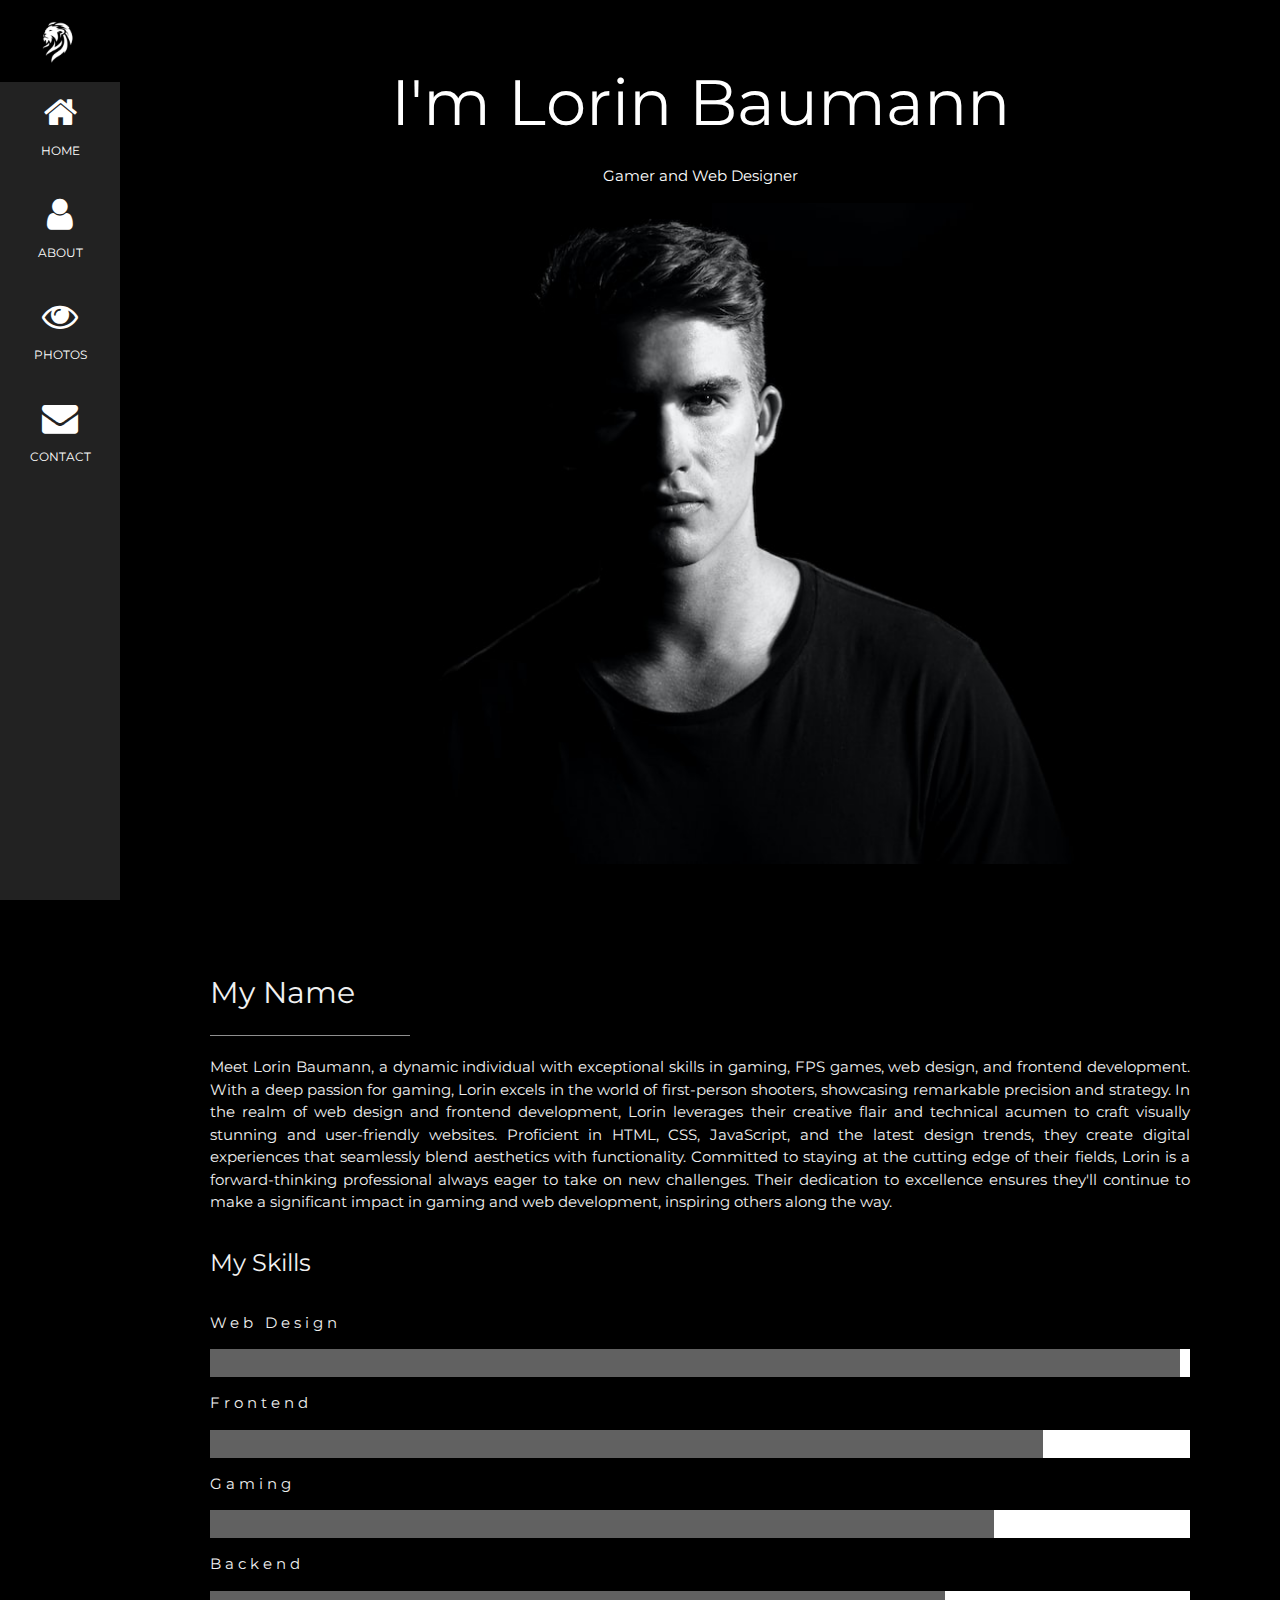
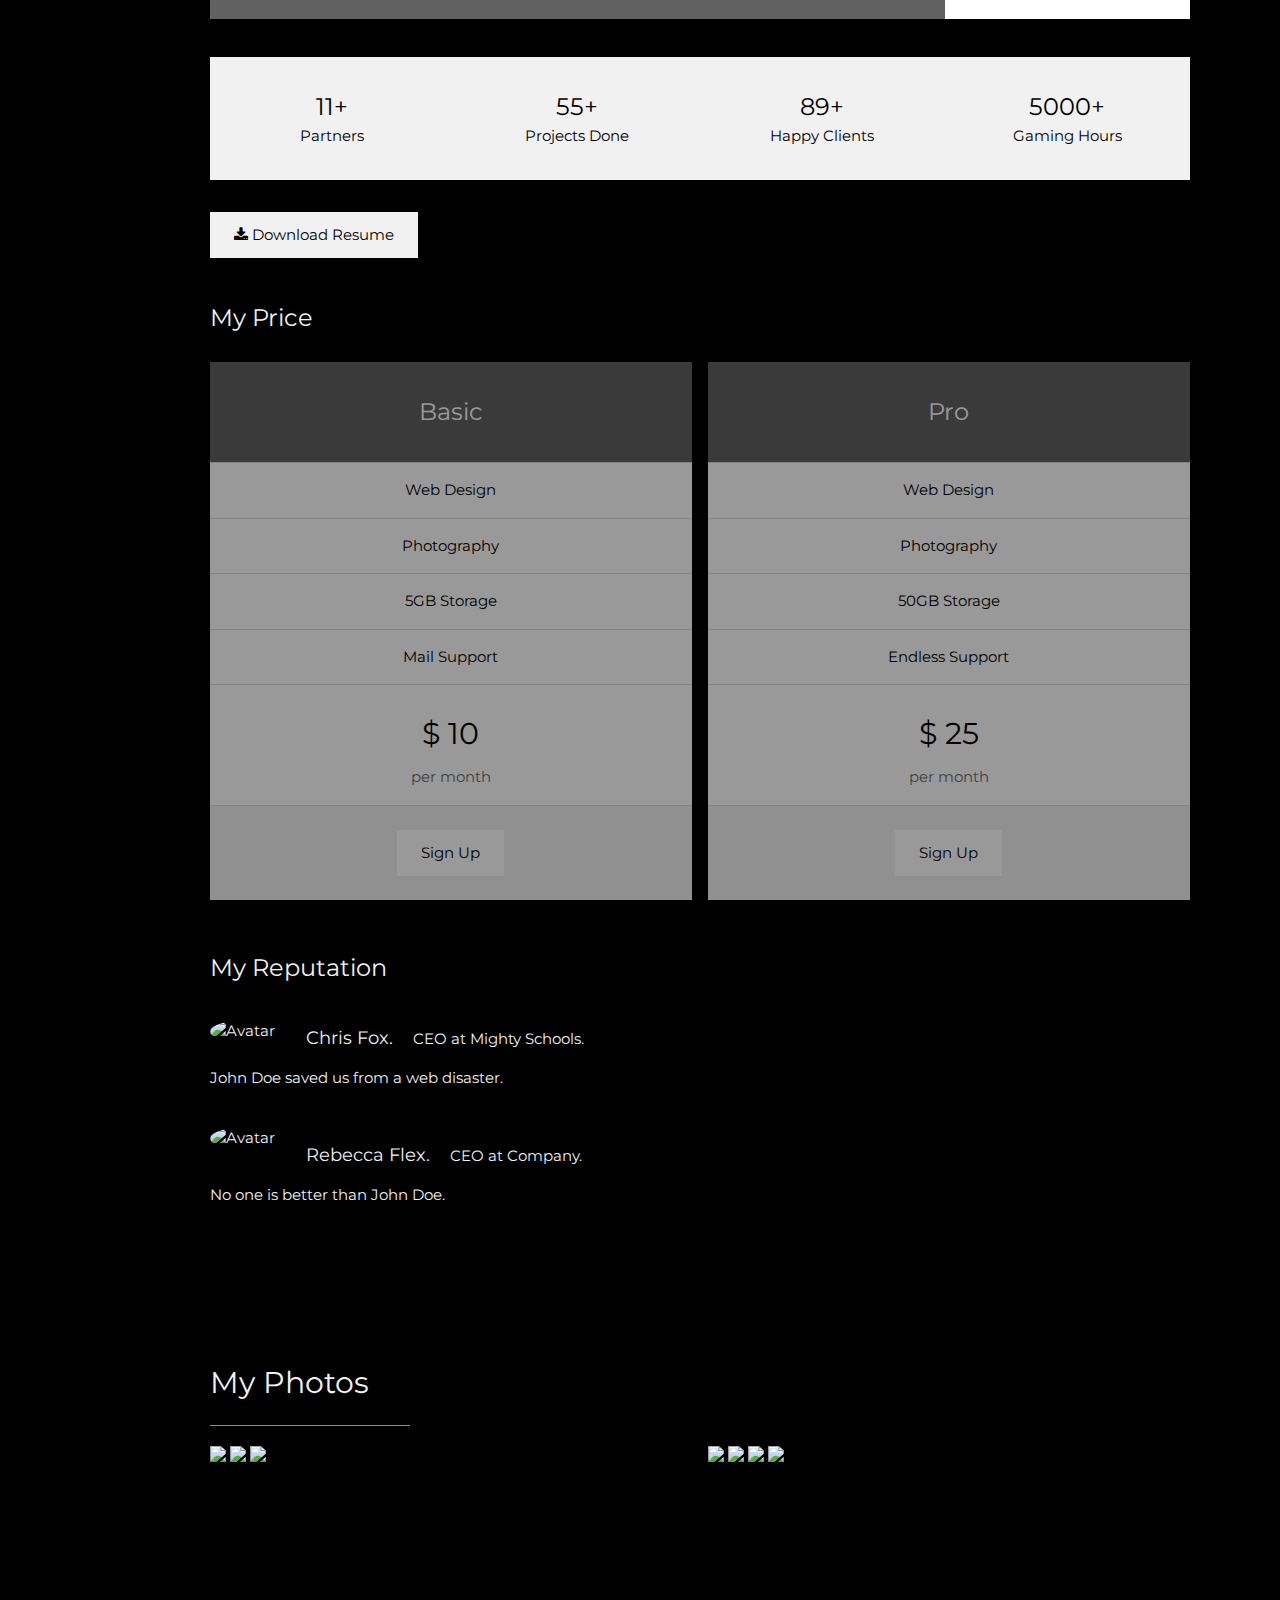
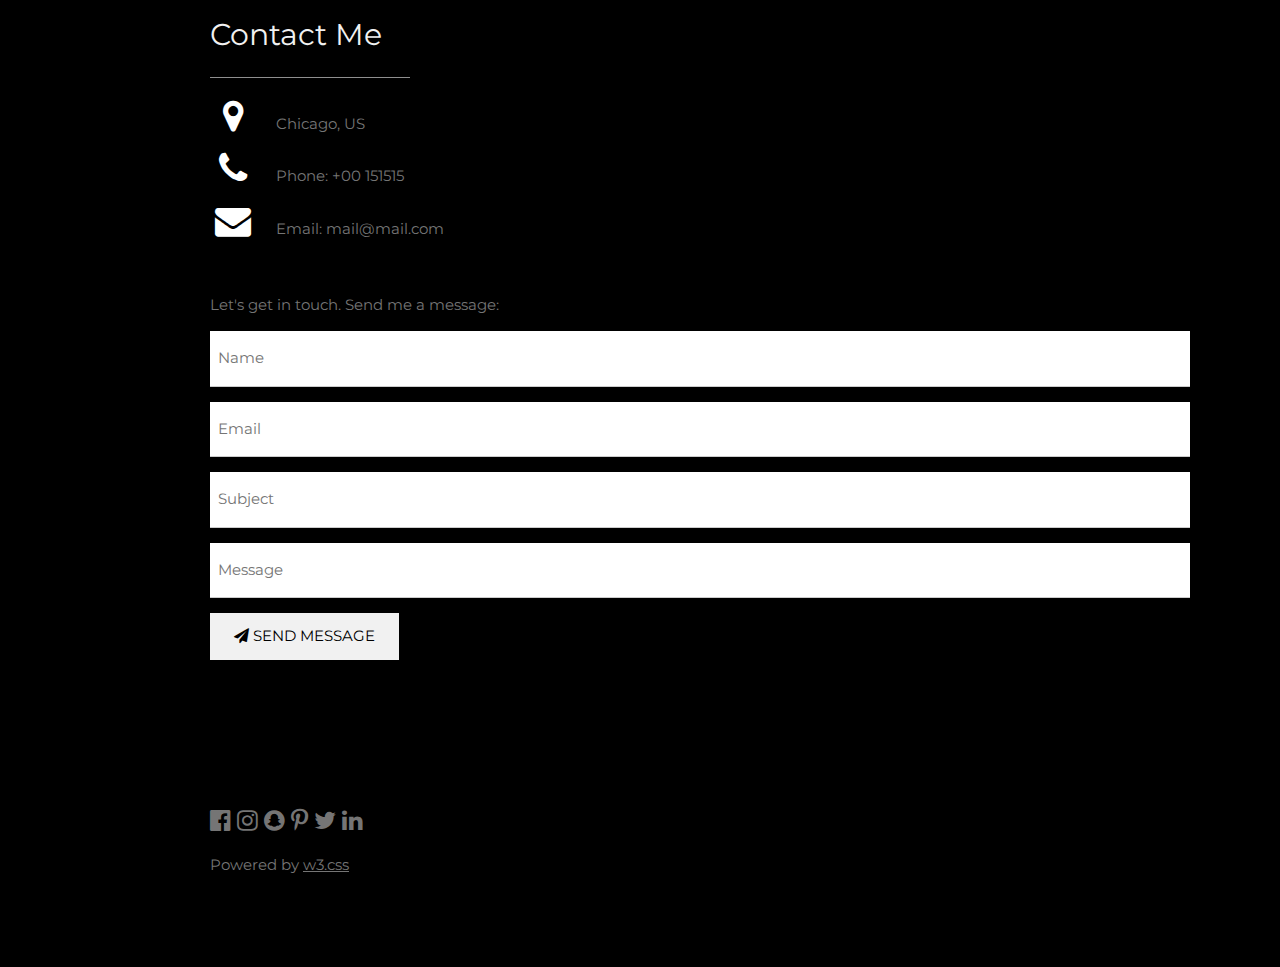
==== src/white&black.html @ 83906457 "45t" ====
<!DOCTYPE html>
<html>
<head>
  <title>W3.CSS Template</title>
  <meta charset="UTF-8">
  <meta name="viewport" content="width=device-width, initial-scale=1">
  <link rel="stylesheet" href="https://www.w3schools.com/w3css/4/w3.css">
  <link rel="stylesheet" href="https://fonts.googleapis.com/css?family=Montserrat">
  <link rel="stylesheet" href="https://cdnjs.cloudflare.com/ajax/libs/font-awesome/4.7.0/css/font-awesome.min.css">
  <style>
    body, h1,h2,h3,h4,h5,h6 {font-family: "Montserrat", sans-serif}
    .w3-row-padding img {margin-bottom: 12px}
    /* Set the width of the sidebar to 120px */
    .w3-sidebar {width: 120px;background: #222;}
    /* Add a left margin to the "page content" that matches the width of the sidebar (120px) */
    #main {margin-left: 120px}
    /* Remove margins from "page content" on small screens */
    @media only screen and (max-width: 600px) {#main {margin-left: 0}}
  </style>
</head>
<body class="w3-black">

<!-- Icon Bar (Sidebar - hidden on small screens) -->
<nav class="w3-sidebar w3-bar-block w3-small w3-hide-small w3-center">
  <!-- Avatar image in top left corner -->
  <img src="lion.png" style="width:100%">
  <a href="#" class="w3-bar-item w3-button w3-padding-large w3-hover-black">
    <i class="fa fa-home w3-xxlarge"></i>
    <p>HOME</p>
  </a>
  <a href="#about" class="w3-bar-item w3-button w3-padding-large w3-hover-black">
    <i class="fa fa-user w3-xxlarge"></i>
    <p>ABOUT</p>
  </a>
  <a href="#photos" class="w3-bar-item w3-button w3-padding-large w3-hover-black">
    <i class="fa fa-eye w3-xxlarge"></i>
    <p>PHOTOS</p>
  </a>
  <a href="#contact" class="w3-bar-item w3-button w3-padding-large w3-hover-black">
    <i class="fa fa-envelope w3-xxlarge"></i>
    <p>CONTACT</p>
  </a>
</nav>

<!-- Navbar on small screens (Hidden on medium and large screens) -->
<div class="w3-top w3-hide-large w3-hide-medium" id="myNavbar">
  <div class="w3-bar w3-black w3-opacity w3-hover-opacity-off w3-center w3-small">
    <a href="#" class="w3-bar-item w3-button" style="width:25% !important">HOME</a>
    <a href="#about" class="w3-bar-item w3-button" style="width:25% !important">ABOUT</a>
    <a href="#photos" class="w3-bar-item w3-button" style="width:25% !important">PHOTOS</a>
    <a href="#contact" class="w3-bar-item w3-button" style="width:25% !important">CONTACT</a>
  </div>
</div>

<!-- Page Content -->
<div class="w3-padding-large" id="main">
  <!-- Header/Home -->
  <header class="w3-container w3-padding-32 w3-center w3-black" id="home">
    <h1 class="w3-jumbo"><span class="w3-hide-small">I'm</span> Lorin Baumann</h1>
    <p>Gamer and Web Designer</p>
    <img src="menblack.jpg" alt="boy" class="w3-image" width="992" height="1108">
  </header>

  <!-- About Section -->
  <div class="w3-content w3-justify w3-text-light-gray w3-padding-64" id="about">
    <h2 class="w3-text-light-grey">My Name</h2>
    <hr style="width:200px" class="w3-opacity">
    <p> Meet Lorin Baumann, a dynamic individual with exceptional skills in gaming, FPS games, web design, and frontend development. With a deep passion for gaming, Lorin excels in the world of first-person shooters, showcasing remarkable precision and strategy.
      In the realm of web design and frontend development, Lorin leverages their creative flair and technical acumen to craft visually stunning and user-friendly websites. Proficient in HTML, CSS, JavaScript, and the latest design trends, they create digital experiences that seamlessly blend aesthetics with functionality.
      Committed to staying at the cutting edge of their fields, Lorin is a forward-thinking professional always eager to take on new challenges. Their dedication to excellence ensures they'll continue to make a significant impact in gaming and web development, inspiring others along the way.
    </p>
    <h3 class="w3-padding-16 w3-text-light-grey">My Skills</h3>
    <p class="w3-wide">Web Design</p>
    <div class="w3-white">
      <div class="w3-dark-grey" style="height:28px;width:99%"></div>
    </div>
    <p class="w3-wide">Frontend</p>
    <div class="w3-white">
      <div class="w3-dark-grey" style="height:28px;width:85%"></div>
    </div>
    <p class="w3-wide">Gaming</p>
    <div class="w3-white">
      <div class="w3-dark-grey" style="height:28px;width:80%"></div>
    </div>
    <p class="w3-wide">Backend</p>
    <div class="w3-white">
      <div class="w3-dark-grey" style="height:28px;width:75%"></div>
    </div>
    <br>

    <div class="w3-row w3-center w3-padding-16 w3-section w3-light-grey">
      <div class="w3-quarter w3-section">
        <span class="w3-xlarge">11+</span><br>
        Partners
      </div>
      <div class="w3-quarter w3-section">
        <span class="w3-xlarge">55+</span><br>
        Projects Done
      </div>
      <div class="w3-quarter w3-section">
        <span class="w3-xlarge">89+</span><br>
        Happy Clients
      </div>
      <div class="w3-quarter w3-section">
        <span class="w3-xlarge">5000+</span><br>
        Gaming Hours
      </div>
    </div>

    <button class="w3-button w3-light-grey w3-padding-large w3-section">
      <i class="fa fa-download"></i> Download Resume
    </button>

    <!-- Grid for pricing tables -->
    <h3 class="w3-padding-16 w3-text-light-grey">My Price</h3>
    <div class="w3-row-padding" style="margin:0 -16px">
      <div class="w3-half w3-margin-bottom">
        <ul class="w3-ul w3-white w3-center w3-opacity w3-hover-opacity-off">
          <li class="w3-dark-grey w3-xlarge w3-padding-32">Basic</li>
          <li class="w3-padding-16">Web Design</li>
          <li class="w3-padding-16">Photography</li>
          <li class="w3-padding-16">5GB Storage</li>
          <li class="w3-padding-16">Mail Support</li>
          <li class="w3-padding-16">
            <h2>$ 10</h2>
            <span class="w3-opacity">per month</span>
          </li>
          <li class="w3-light-grey w3-padding-24">
            <button class="w3-button w3-white w3-padding-large w3-hover-black">Sign Up</button>
          </li>
        </ul>
      </div>

      <div class="w3-half">
        <ul class="w3-ul w3-white w3-center w3-opacity w3-hover-opacity-off">
          <li class="w3-dark-grey w3-xlarge w3-padding-32">Pro</li>
          <li class="w3-padding-16">Web Design</li>
          <li class="w3-padding-16">Photography</li>
          <li class="w3-padding-16">50GB Storage</li>
          <li class="w3-padding-16">Endless Support</li>
          <li class="w3-padding-16">
            <h2>$ 25</h2>
            <span class="w3-opacity">per month</span>
          </li>
          <li class="w3-light-grey w3-padding-24">
            <button class="w3-button w3-white w3-padding-large w3-hover-black">Sign Up</button>
          </li>
        </ul>
      </div>
      <!-- End Grid/Pricing tables -->
    </div>

    <!-- Testimonials -->
    <h3 class="w3-padding-24 w3-text-light-grey">My Reputation</h3>
    <img src="/w3images/bandmember.jpg" alt="Avatar" class="w3-left w3-circle w3-margin-right" style="width:80px">
    <p><span class="w3-large w3-margin-right">Chris Fox.</span> CEO at Mighty Schools.</p>
    <p>John Doe saved us from a web disaster.</p><br>

    <img src="/w3images/avatar_g2.jpg" alt="Avatar" class="w3-left w3-circle w3-margin-right" style="width:80px">
    <p><span class="w3-large w3-margin-right">Rebecca Flex.</span> CEO at Company.</p>
    <p>No one is better than John Doe.</p>
    <!-- End About Section -->
  </div>

  <!-- Portfolio Section -->
  <div class="w3-padding-64 w3-content" id="photos">
    <h2 class="w3-text-light-grey">My Photos</h2>
    <hr style="width:200px" class="w3-opacity">

    <!-- Grid for photos -->
    <div class="w3-row-padding" style="margin:0 -16px">
      <div class="w3-half">
        <img src="/w3images/wedding.jpg" style="width:100%">
        <img src="/w3images/rocks.jpg" style="width:100%">
        <img src="/w3images/sailboat.jpg" style="width:100%">
      </div>

      <div class="w3-half">
        <img src="/w3images/underwater.jpg" style="width:100%">
        <img src="/w3images/chef.jpg" style="width:100%">
        <img src="/w3images/wedding.jpg" style="width:100%">
        <img src="/w3images/p6.jpg" style="width:100%">
      </div>
      <!-- End photo grid -->
    </div>
    <!-- End Portfolio Section -->
  </div>

  <!-- Contact Section -->
  <div class="w3-padding-64 w3-content w3-text-grey" id="contact">
    <h2 class="w3-text-light-grey">Contact Me</h2>
    <hr style="width:200px" class="w3-opacity">

    <div class="w3-section">
      <p><i class="fa fa-map-marker fa-fw w3-text-white w3-xxlarge w3-margin-right"></i> Chicago, US</p>
      <p><i class="fa fa-phone fa-fw w3-text-white w3-xxlarge w3-margin-right"></i> Phone: +00 151515</p>
      <p><i class="fa fa-envelope fa-fw w3-text-white w3-xxlarge w3-margin-right"> </i> Email: mail@mail.com</p>
    </div><br>
    <p>Let's get in touch. Send me a message:</p>

    <form action="/action_page.php" target="_blank">
      <p><input class="w3-input w3-padding-16" type="text" placeholder="Name" required name="Name"></p>
      <p><input class="w3-input w3-padding-16" type="text" placeholder="Email" required name="Email"></p>
      <p><input class="w3-input w3-padding-16" type="text" placeholder="Subject" required name="Subject"></p>
      <p><input class="w3-input w3-padding-16" type="text" placeholder="Message" required name="Message"></p>
      <p>
        <button class="w3-button w3-light-grey w3-padding-large" type="submit">
          <i class="fa fa-paper-plane"></i> SEND MESSAGE
        </button>
      </p>
    </form>
    <!-- End Contact Section -->
  </div>

  <!-- Footer -->
  <footer class="w3-content w3-padding-64 w3-text-grey w3-xlarge">
    <i class="fa fa-facebook-official w3-hover-opacity"></i>
    <i class="fa fa-instagram w3-hover-opacity"></i>
    <i class="fa fa-snapchat w3-hover-opacity"></i>
    <i class="fa fa-pinterest-p w3-hover-opacity"></i>
    <i class="fa fa-twitter w3-hover-opacity"></i>
    <i class="fa fa-linkedin w3-hover-opacity"></i>
    <p class="w3-medium">Powered by <a href="https://www.w3schools.com/w3css/default.asp" target="_blank" class="w3-hover-text-green">w3.css</a></p>
    <!-- End footer -->
  </footer>

  <!-- END PAGE CONTENT -->
</div>

</body>
</html>
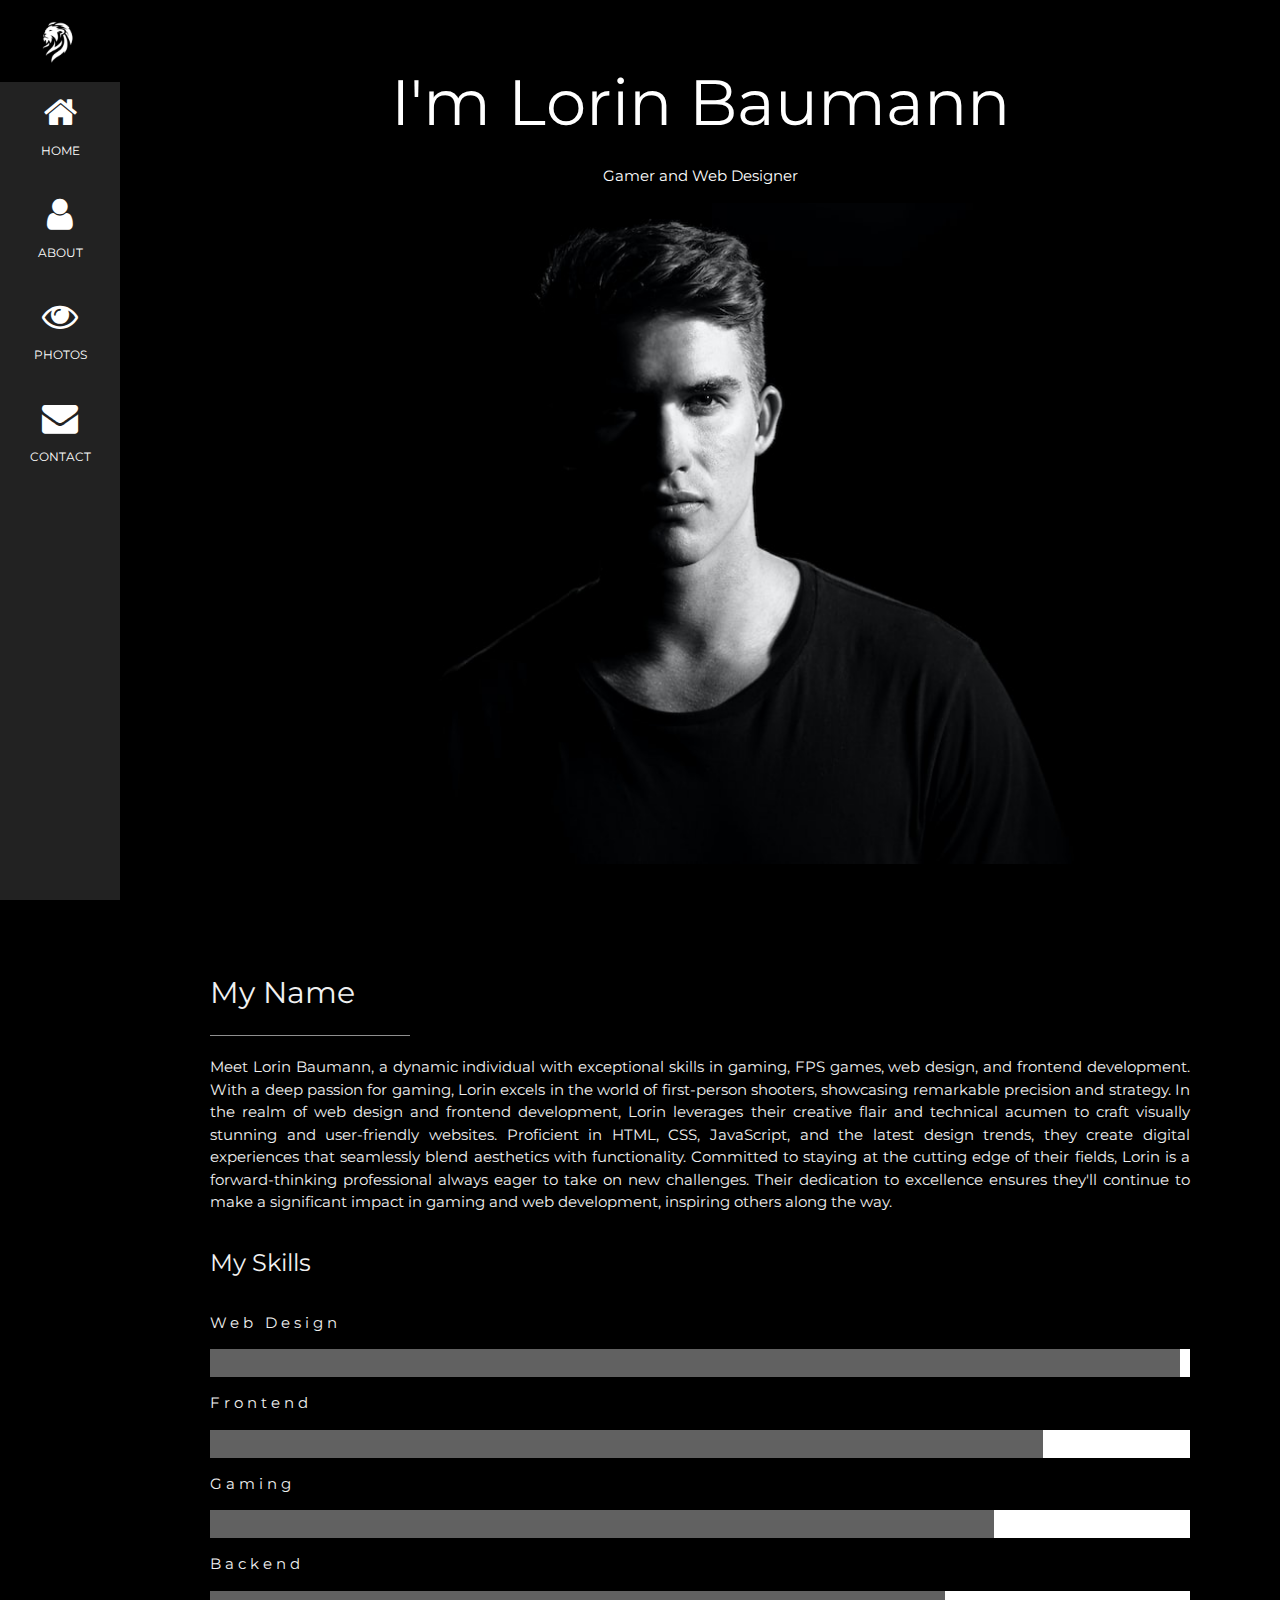
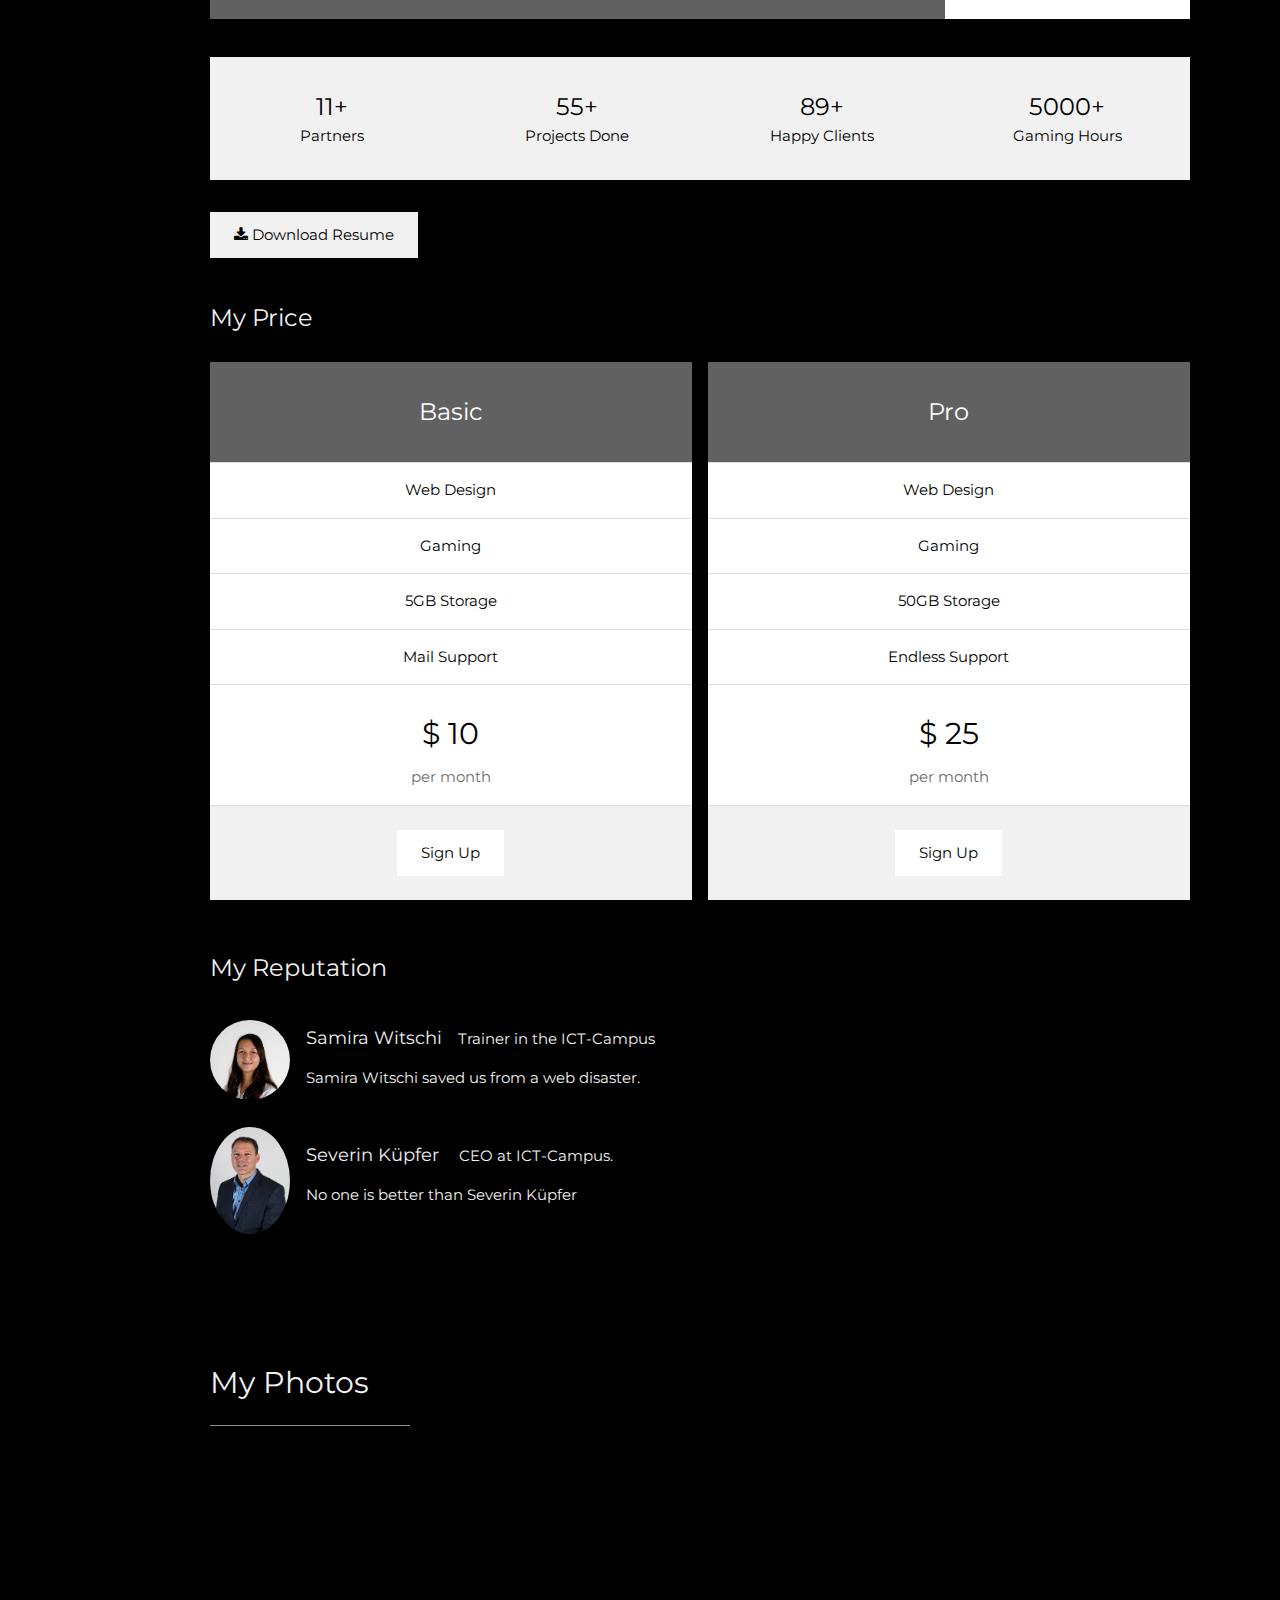
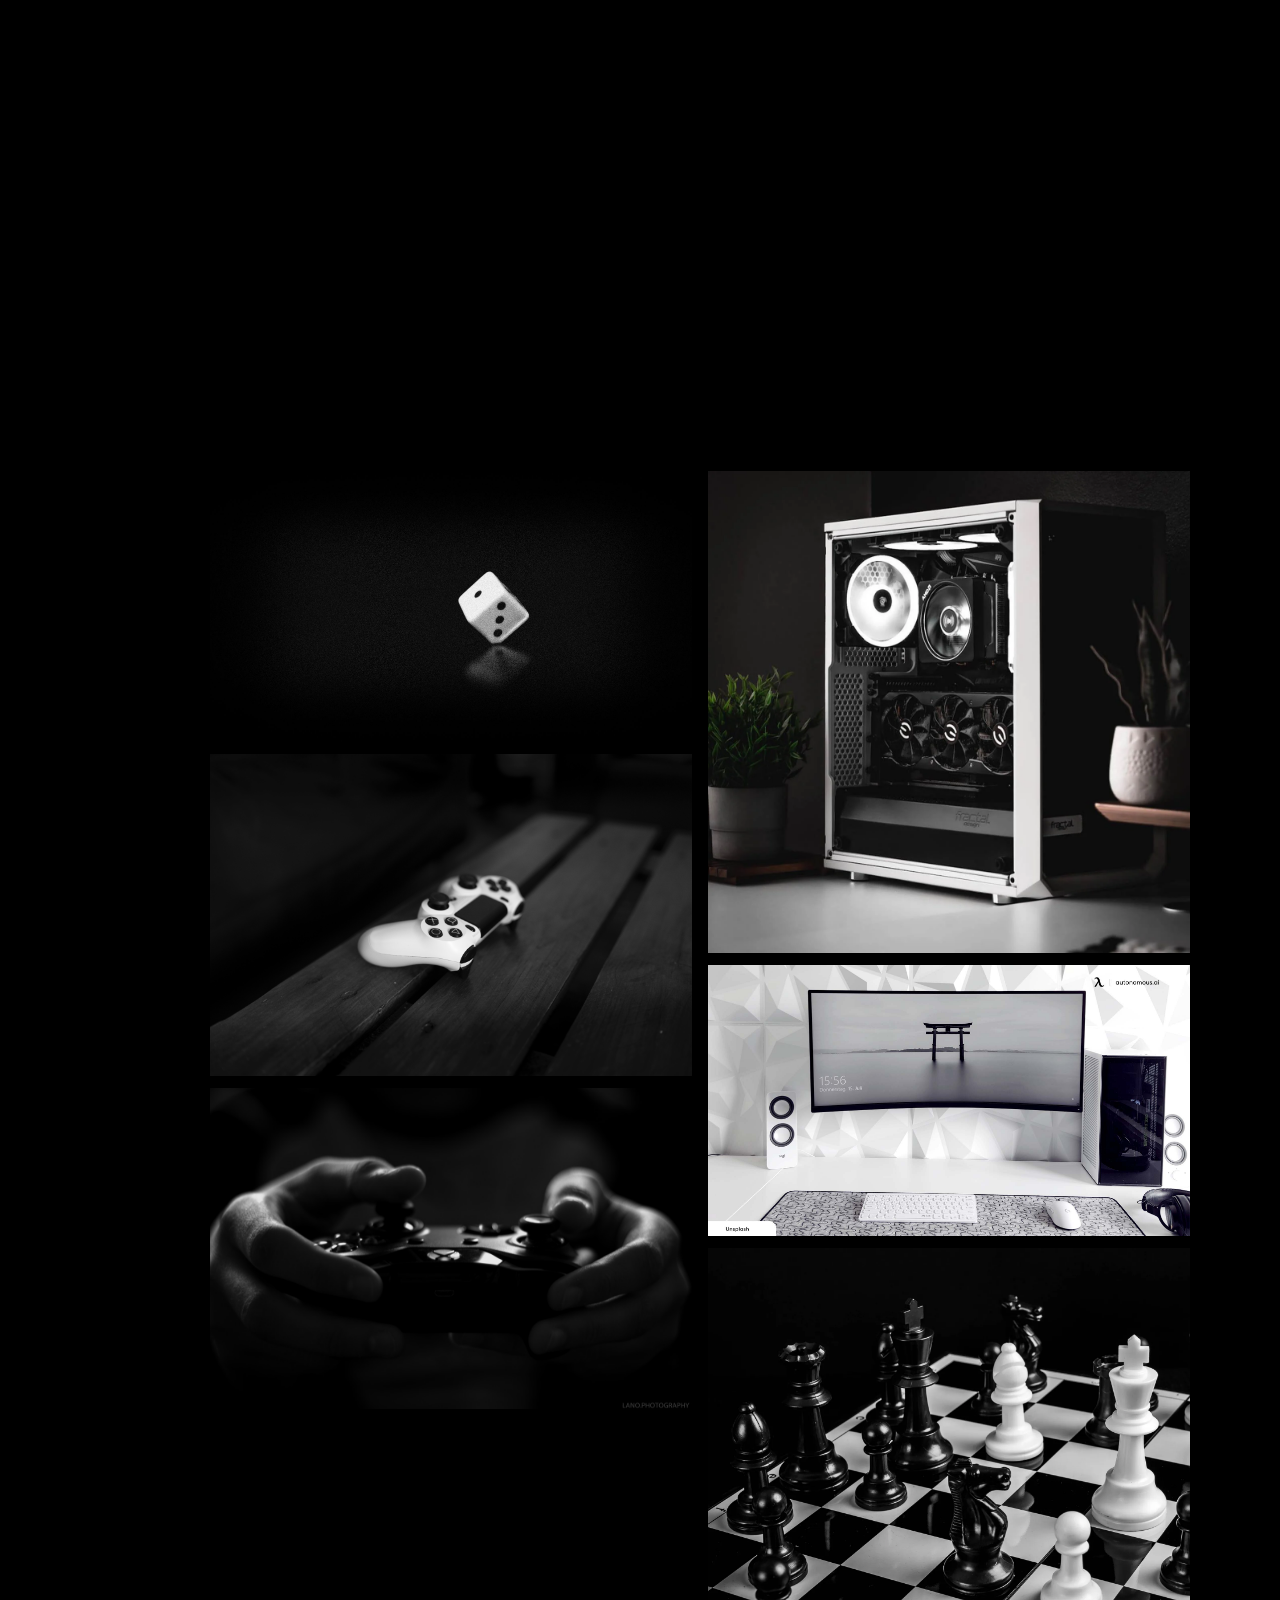
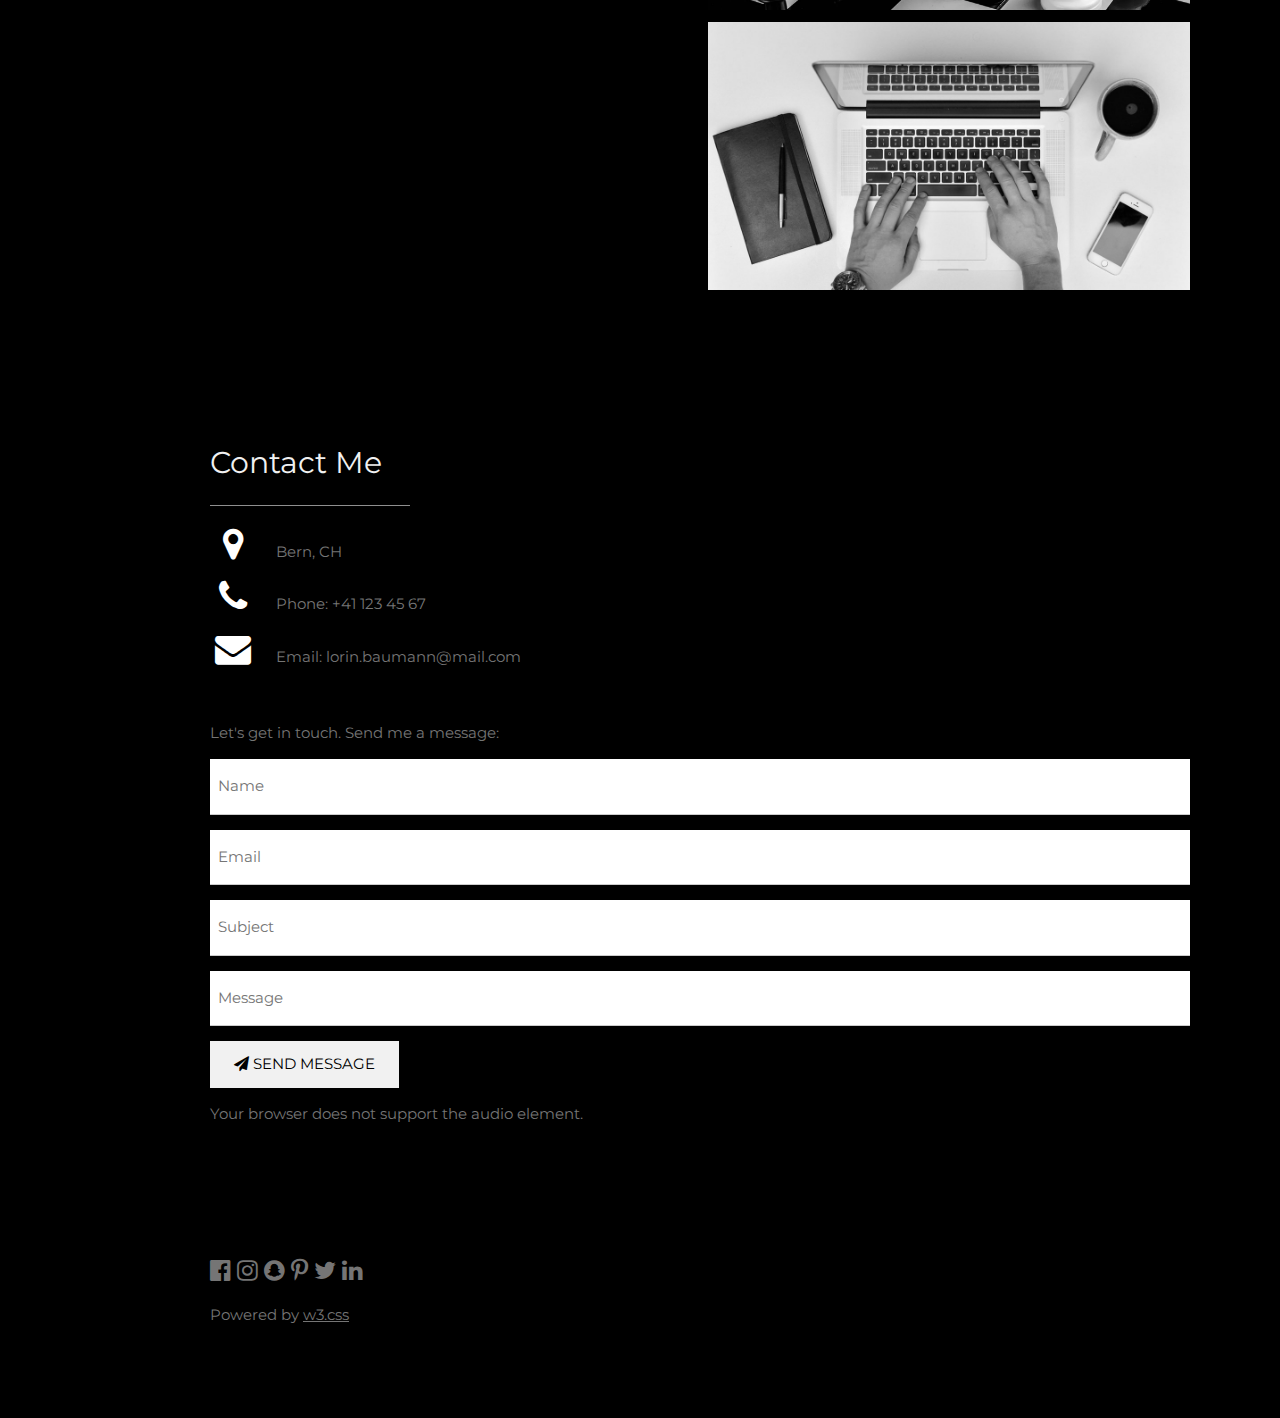
==== commit e8f4fddc: "45twsdff" ====
--- a/src/white&black.html
+++ b/src/white&black.html
@@ -115,10 +115,10 @@
     <h3 class="w3-padding-16 w3-text-light-grey">My Price</h3>
     <div class="w3-row-padding" style="margin:0 -16px">
       <div class="w3-half w3-margin-bottom">
-        <ul class="w3-ul w3-white w3-center w3-opacity w3-hover-opacity-off">
+        <ul class="w3-ul w3-white w3-center ">
           <li class="w3-dark-grey w3-xlarge w3-padding-32">Basic</li>
           <li class="w3-padding-16">Web Design</li>
-          <li class="w3-padding-16">Photography</li>
+          <li class="w3-padding-16">Gaming</li>
           <li class="w3-padding-16">5GB Storage</li>
           <li class="w3-padding-16">Mail Support</li>
           <li class="w3-padding-16">
@@ -132,10 +132,10 @@
       </div>
 
       <div class="w3-half">
-        <ul class="w3-ul w3-white w3-center w3-opacity w3-hover-opacity-off">
+        <ul class="w3-ul w3-white w3-center ">
           <li class="w3-dark-grey w3-xlarge w3-padding-32">Pro</li>
           <li class="w3-padding-16">Web Design</li>
-          <li class="w3-padding-16">Photography</li>
+          <li class="w3-padding-16">Gaming</li>
           <li class="w3-padding-16">50GB Storage</li>
           <li class="w3-padding-16">Endless Support</li>
           <li class="w3-padding-16">
@@ -152,17 +152,16 @@
 
     <!-- Testimonials -->
     <h3 class="w3-padding-24 w3-text-light-grey">My Reputation</h3>
-    <img src="/w3images/bandmember.jpg" alt="Avatar" class="w3-left w3-circle w3-margin-right" style="width:80px">
-    <p><span class="w3-large w3-margin-right">Chris Fox.</span> CEO at Mighty Schools.</p>
-    <p>John Doe saved us from a web disaster.</p><br>
-
-    <img src="/w3images/avatar_g2.jpg" alt="Avatar" class="w3-left w3-circle w3-margin-right" style="width:80px">
-    <p><span class="w3-large w3-margin-right">Rebecca Flex.</span> CEO at Company.</p>
-    <p>No one is better than John Doe.</p>
-    <!-- End About Section -->
-  </div>
-
-  <!-- Portfolio Section -->
+    <img src="/src/sam.jpg" alt="Avatar" class="w3-left w3-circle w3-margin-right" style="width:80px">
+    <p><span class="w3-large w3-margin-right">Samira Witschi</span>Trainer in the ICT-Campus</p>
+    <p>Samira Witschi saved us from a web disaster.</p><br>
+
+    <img src="/src/severin.jpg" alt="Avatar" class="w3-left w3-circle w3-margin-right" style="width:80px">
+    <p><span class="w3-large w3-margin-right">Severin Küpfer</span> CEO at ICT-Campus.</p>
+    <p>No one is better than Severin Küpfer</p>
+  </div>
+
+
   <div class="w3-padding-64 w3-content" id="photos">
     <h2 class="w3-text-light-grey">My Photos</h2>
     <hr style="width:200px" class="w3-opacity">
@@ -170,16 +169,18 @@
     <!-- Grid for photos -->
     <div class="w3-row-padding" style="margin:0 -16px">
       <div class="w3-half">
-        <img src="/w3images/wedding.jpg" style="width:100%">
-        <img src="/w3images/rocks.jpg" style="width:100%">
-        <img src="/w3images/sailboat.jpg" style="width:100%">
+        <iframe width="348" height="619" src="https://www.youtube.com/embed/arDVj9joOrE?autoplay=1&mute=1&loop=1&playlist=arDVj9joOrE" frameborder="0" allow="accelerometer; autoplay; clipboard-write; encrypted-media; gyroscope; picture-in-picture;loop; web-share" allowfullscreen></iframe>
+        <img src="/src/dice.jpg" style="width:100%">
+        <img src="/src/controler.jpg" style="width:100%">
+        <img src="/src/gamingcontroller.jpg" style="width:100%">
       </div>
 
       <div class="w3-half">
-        <img src="/w3images/underwater.jpg" style="width:100%">
-        <img src="/w3images/chef.jpg" style="width:100%">
-        <img src="/w3images/wedding.jpg" style="width:100%">
-        <img src="/w3images/p6.jpg" style="width:100%">
+        <iframe width="348" height="619" src="https://www.youtube.com/embed/SlGh8OWjN6o?autoplay=1&mute=1&loop=1&playlist=SlGh8OWjN6o" loop=1 title="my first snow white pc build with lian-li sl120 infinity and lian-li o11 evo case xD ❄️" frameborder="0" allow="accelerometer;  autoplay; clipboard-write; encrypted-media; gyroscope; picture-in-picture; web-share" allowfullscreen></iframe>
+        <img src="/src/gamingpc.jpg" style="width:100%">
+        <img src="/src/gamingsetup.jpg" style="width:100%">
+        <img src="/src/chess.jpg" style="width:100%">
+        <img src="/src/work.jpg" style="width:100%">
       </div>
       <!-- End photo grid -->
     </div>
@@ -192,9 +193,9 @@
     <hr style="width:200px" class="w3-opacity">
 
     <div class="w3-section">
-      <p><i class="fa fa-map-marker fa-fw w3-text-white w3-xxlarge w3-margin-right"></i> Chicago, US</p>
-      <p><i class="fa fa-phone fa-fw w3-text-white w3-xxlarge w3-margin-right"></i> Phone: +00 151515</p>
-      <p><i class="fa fa-envelope fa-fw w3-text-white w3-xxlarge w3-margin-right"> </i> Email: mail@mail.com</p>
+      <p><i class="fa fa-map-marker fa-fw w3-text-white w3-xxlarge w3-margin-right"></i> Bern, CH</p>
+      <p><i class="fa fa-phone fa-fw w3-text-white w3-xxlarge w3-margin-right"></i> Phone: +41 123 45 67</p>
+      <p><i class="fa fa-envelope fa-fw w3-text-white w3-xxlarge w3-margin-right"> </i> Email: lorin.baumann@mail.com</p>
     </div><br>
     <p>Let's get in touch. Send me a message:</p>
 
@@ -208,6 +209,9 @@
           <i class="fa fa-paper-plane"></i> SEND MESSAGE
         </button>
       </p>
+        <source src="rickroll.MP3" type="audio/mpeg">
+        Your browser does not support the audio element.
+
     </form>
     <!-- End Contact Section -->
   </div>
@@ -227,5 +231,10 @@
   <!-- END PAGE CONTENT -->
 </div>
 
+<script>
+  document.getElementById("link_id").addEventListener("click", function () {
+    document.getElementById("linkAudio").play();
+  });
+</script>
 </body>
 </html>
